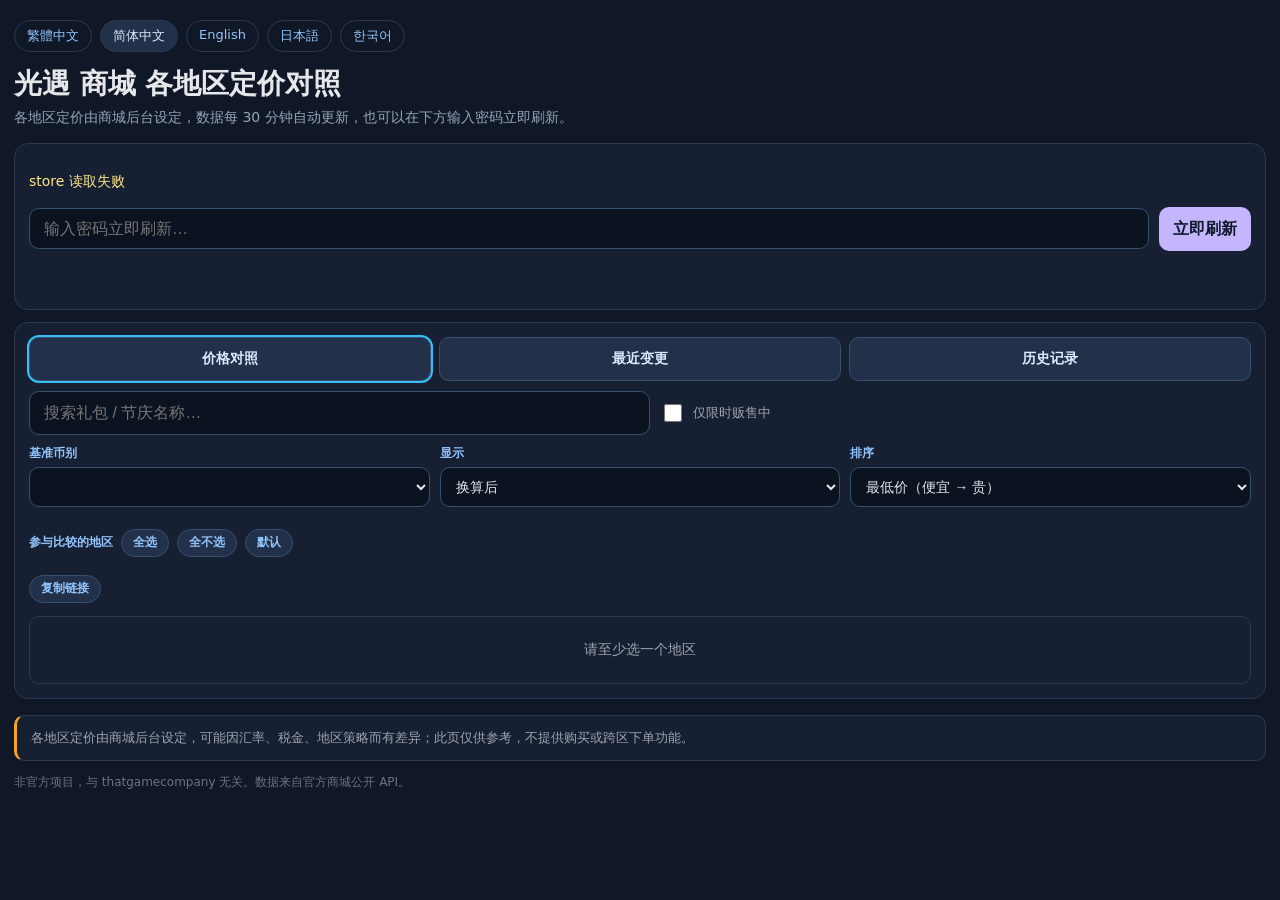
==== cn/index.html @ 84fa3da1 "initial commit" ====
<!doctype html>
<html lang="zh-Hans">
<head>
  <meta charset="utf-8">
  <meta name="viewport" content="width=device-width, initial-scale=1, viewport-fit=cover">
  <meta name="theme-color" content="#101827">
  <title>光遇 商城 各地区定价对照</title>
  <meta name="description" content="Sky 光遇商城 37 个地区定价比较，支持汇率换算、每烛单价、价格走势与变更历史。非官方。">
  <link rel="icon" href="../favicon.svg" type="image/svg+xml">
  <script>window.APP_LANG = "cn";</script>
  <link rel="stylesheet" href="../assets/style.css">
</head>
<body>
<main>
  <nav class="lang-switch">
    <a href="../tw/">繁體中文</a>
    <a href="../cn/" class="current">简体中文</a>
    <a href="../en/">English</a>
    <a href="../ja/">日本語</a>
    <a href="../ko/">한국어</a>
  </nav>

  <h1 id="pageTitle"></h1>
  <div class="hint" id="hint"></div>

  <section class="card">
    <p id="fetchMeta" class="meta"></p>
    <p id="msg"></p>
    <div class="row refresh-row">
      <input type="password" id="refreshPassword" class="field-grow" autocomplete="off">
      <button type="button" id="refreshBtn" class="secondary"></button>
    </div>
    <p id="refreshStatus" class="meta"></p>
  </section>

  <section class="card">
    <div class="row tab-bar">
      <button id="tabPrice" class="active-tab" type="button"></button>
      <button id="tabDiff" type="button"></button>
      <button id="tabHistory" type="button"></button>
    </div>

    <div id="priceControls">
      <div class="row toolbar">
        <input id="searchQ" class="field-grow" autocomplete="off">
        <label class="meta chk-only-active">
          <input type="checkbox" id="onlyActive"> <span id="onlyActiveLabel"></span>
        </label>
      </div>

      <div class="control-grid">
        <label class="control-field">
          <span id="baseLabel"></span>
          <select id="baseCurrency"></select>
        </label>
        <label class="control-field">
          <span id="modeLabel"></span>
          <select id="displayMode">
            <option value="converted"></option>
            <option value="original"></option>
          </select>
        </label>
        <label class="control-field">
          <span id="sortLabel"></span>
          <select id="sortMode">
            <option value="cheapest"></option>
            <option value="priciest"></option>
            <option value="spread"></option>
            <option value="unit"></option>
            <option value="name"></option>
            <option value="group"></option>
          </select>
        </label>
      </div>

      <div id="groupChips" class="row chip-row"></div>

      <div class="region-head">
        <span id="regionsLabel"></span>
        <button type="button" id="regionAll" class="mini-btn"></button>
        <button type="button" id="regionNone" class="mini-btn"></button>
        <button type="button" id="regionDefault" class="mini-btn"></button>
      </div>
      <div id="regionChips" class="row chip-row"></div>

      <div class="row share-row">
        <button type="button" id="copyLinkBtn" class="mini-btn"></button>
      </div>
    </div>

    <p id="dataMeta" class="meta"></p>

    <div id="panelPrice">
      <div class="table-wrap" id="priceTableWrap"></div>
    </div>

    <div id="panelDiff" class="hidden">
      <div id="diffMeta" class="meta" style="margin-bottom:12px"></div>
      <div class="diff-grid">
        <div class="diff-block"><h3 id="diffAddedH"></h3><ul id="diffAdded" class="diff-list"></ul></div>
        <div class="diff-block"><h3 id="diffRemovedH"></h3><ul id="diffRemoved" class="diff-list"></ul></div>
        <div class="diff-block"><h3 id="diffChangedH"></h3><ul id="diffChanged" class="diff-list"></ul></div>
      </div>
    </div>

    <div id="panelHistory" class="hidden">
      <div id="historyWrap"></div>
    </div>
  </section>

  <p class="disclaimer" id="disclaimer"></p>
  <p class="site-footer" id="siteFooter"></p>
</main>

<div id="chartModal" class="chart-modal hidden" aria-hidden="true">
  <div class="chart-modal-panel">
    <div class="chart-modal-head">
      <h2 id="chartTitle"></h2>
      <select id="chartMode" class="chart-mode-select">
        <option value="converted"></option>
        <option value="local"></option>
      </select>
      <button type="button" id="chartClose" class="secondary"></button>
    </div>
    <div id="chartBody"></div>
  </div>
</div>

<script src="../assets/app.js"></script>
</body>
</html>
---- assets/style.css ----
/* Sky 商城定價對照 — 單一樣式表，無外部相依。 */

*, *::before, *::after { box-sizing: border-box; }

body {
  margin: 0;
  font-family: system-ui, -apple-system, "PingFang TC", "Microsoft JhengHei",
               "Noto Sans JP", "Noto Sans KR", sans-serif;
  background: #101827;
  color: #e5e7eb;
  padding: env(safe-area-inset-top) env(safe-area-inset-right) env(safe-area-inset-bottom) env(safe-area-inset-left);
}

main { max-width: 1360px; margin: 0 auto; padding: 20px 14px 40px; }
h1 { margin: 0 0 6px; font-size: clamp(21px, 5vw, 28px); line-height: 1.25; }
.hint { color: #93a4b8; margin-bottom: 14px; font-size: 14px; line-height: 1.55; }

.card { background: #172033; border: 1px solid #2a3852; border-radius: 14px; padding: 14px; margin: 12px 0; }
.row { display: flex; gap: 10px; flex-wrap: wrap; align-items: center; }
.field-grow { flex: 1 1 140px; min-width: 0; }

button, input[type="text"], input[type="password"], input:not([type]) {
  border-radius: 10px; border: 1px solid #36506f; background: #0b1220; color: #e5e7eb;
  padding: 10px 14px; font-size: 16px; line-height: 1.2;
}
button { cursor: pointer; background: #93c5fd; color: #0f172a; font-weight: 700; border: 0; min-height: 44px; }
button.secondary { background: #c4b5fd; }
button:disabled { opacity: .45; cursor: not-allowed; }

.tab-bar { display: grid; grid-template-columns: repeat(3, minmax(0, 1fr)); gap: 8px; margin-bottom: 4px; }
.tab-bar button { background: #22304a; color: #dbeafe; border: 1px solid #36506f; padding: 10px 8px; font-size: 14px; }
.tab-bar button.active-tab { outline: 2px solid #38bdf8; }
.toolbar { margin-top: 10px; align-items: stretch; }

.chk-only-active { display: flex; align-items: center; gap: 8px; flex: 1 1 auto; min-height: 44px; user-select: none; }
.chk-only-active input { width: 18px; height: 18px; flex: none; padding: 0; }

.chip-row { margin-top: 8px; gap: 8px; }
.chip {
  background: #0f172a; color: #93c4fd; border: 1px solid #36506f; border-radius: 999px;
  padding: 7px 13px; font-size: 13px; font-weight: 600; min-height: 34px;
}
.chip.active-chip { background: #38bdf8; color: #0f172a; border-color: #38bdf8; }
.chip-cur { opacity: .6; font-weight: 500; font-size: 11px; }

.refresh-row { margin-top: 10px; }
.share-row { margin-top: 10px; }
#refreshStatus { min-height: 18px; }
#msg { min-height: 22px; color: #fde68a; margin-top: 8px; font-size: 14px; line-height: 1.45; }
.meta { color: #9ca3af; font-size: 13px; line-height: 1.5; word-break: break-word; }
.hidden { display: none !important; }

.lang-switch { display: flex; gap: 8px; margin-bottom: 14px; flex-wrap: wrap; }
.lang-switch a {
  color: #93c4fd; text-decoration: none; font-size: 13px; padding: 6px 12px;
  border: 1px solid #2a3852; border-radius: 999px;
}
.lang-switch a.current { background: #22304a; color: #dbeafe; }

/* ---------------------------------------------------------------- 控制列 */

.control-grid { display: grid; grid-template-columns: repeat(auto-fit, minmax(160px, 1fr)); gap: 10px; margin-top: 10px; }
.control-field { display: flex; flex-direction: column; gap: 5px; min-width: 0; }
.control-field > span { color: #93c4fd; font-size: 12px; font-weight: 600; }
.control-field select {
  border-radius: 10px; border: 1px solid #36506f; background: #0b1220; color: #e5e7eb;
  padding: 9px 11px; font-size: 14px; min-height: 40px; width: 100%;
}
.control-field select:disabled { opacity: .45; }

.region-head { display: flex; align-items: center; gap: 8px; flex-wrap: wrap; margin-top: 14px; margin-bottom: 2px; }
.region-head > span { color: #93c4fd; font-size: 12px; font-weight: 600; }
.mini-btn {
  background: #22304a; color: #93c5fd; border: 1px solid #36506f;
  padding: 4px 11px; font-size: 12px; min-height: 28px; border-radius: 999px; font-weight: 600;
}

/* ---------------------------------------------------------------- 表格 */

.table-wrap {
  max-height: min(70vh, 760px); overflow: auto; margin-top: 12px;
  border: 1px solid #2a3852; border-radius: 10px; -webkit-overflow-scrolling: touch;
}
table { width: 100%; border-collapse: collapse; font-size: 13px; }
th, td { border-bottom: 1px solid #24324a; padding: 10px 12px; text-align: left; vertical-align: top; }
th { color: #93c4fd; position: sticky; top: 0; background: #172033; z-index: 1; white-space: nowrap; font-weight: 600; }
td.name-cell { word-break: break-word; min-width: 120px; }

.price-table th.col-item { min-width: 230px; }
.price-table td { vertical-align: middle; }

.item-line { display: flex; align-items: center; gap: 10px; min-width: 0; }
.item-img { width: 38px; height: 38px; flex: none; object-fit: contain; background: #0b1220; border-radius: 8px; }
.item-text { min-width: 0; }
.item-name { font-weight: 600; color: #e5e7eb; word-break: break-word; line-height: 1.35; }
.item-sub { display: flex; flex-wrap: wrap; gap: 5px 9px; align-items: baseline; color: #8b95ad; font-size: 11.5px; margin-top: 3px; }

.item-link {
  background: none; border: 0; padding: 0; margin: 0; min-height: 0;
  color: #e5e7eb; font: inherit; font-weight: 600; text-align: left; cursor: pointer;
  text-decoration: underline; text-decoration-color: #36506f; text-underline-offset: 3px;
}
.item-link:hover { color: #93c5fd; text-decoration-color: #93c5fd; }

.countdown { color: #fcd34d; font-variant-numeric: tabular-nums; white-space: nowrap; background: rgba(245,166,35,.12); border-radius: 6px; padding: 1px 6px; }
.life-tag { color: #c4b5fd; background: rgba(196,181,253,.12); border-radius: 6px; padding: 1px 6px; white-space: nowrap; }

.badge { color: #cbd5e1; background: #0b1220; border: 1px solid #2a3852; border-radius: 6px; padding: 1px 6px; white-space: nowrap; font-size: 11px; }
.badge-label  { color: #7dd3fc; border-color: #0369a1; background: rgba(3,105,161,.15); }
.badge-free   { color: #86efac; border-color: #14532d; background: rgba(20,83,45,.25); }
.badge-warn   { color: #fca5a5; border-color: #7f1d1d; background: rgba(127,29,29,.22); }
.badge-switch { color: #fdba74; border-color: #7c2d12; background: rgba(124,45,18,.22); cursor: help; }

.price-cell { font-variant-numeric: tabular-nums; white-space: nowrap; }
.price-main { color: #e5e7eb; }
.price-sub { color: #8b95ad; font-size: 11px; margin-top: 2px; }
.price-cell.dash { color: #6b7280; }

.price-cell.cheapest { background: rgba(20,83,45,.35); }
.price-cell.cheapest .price-main { color: #86efac; font-weight: 700; }
.price-cell.priciest { background: rgba(127,29,29,.28); }
.price-cell.priciest .price-main { color: #fca5a5; font-weight: 600; }
/* 買不到的地區：價格照顯示但壓暗，也不參與最低／最高標記 */
.price-cell.blocked { opacity: .42; }
.price-cell.blocked .price-main { text-decoration: line-through; }

.price-cell.summary { color: #93c4fd; }
.price-cell.spread { font-weight: 700; }
.price-cell.unit .price-main { color: #fcd34d; font-weight: 700; }
.price-cell.unit .price-sub { color: #8b95ad; }
/* 每燭是摘要欄不是地區欄，畫條線跟右邊的各地區價格切開 */
.price-table th.unit-col, .price-table td.price-cell.unit { border-right: 1px solid #36506f; }

.empty-table { padding: 24px 16px; text-align: center; color: #9ca3af; font-size: 14px; }

/* ---------------------------------------------------------------- 變更 / 歷史 */

.diff-grid { display: grid; grid-template-columns: repeat(auto-fit, minmax(260px, 1fr)); gap: 12px; }
.diff-block { background: #0f172a; border: 1px solid #2a3852; border-radius: 12px; padding: 12px; min-width: 0; }
.diff-block h3 { margin: 0 0 10px; font-size: 15px; color: #93c4fd; }
.diff-list { margin: 0; padding-left: 0; list-style: none; max-height: min(46vh, 400px); overflow: auto; -webkit-overflow-scrolling: touch; }
.diff-list li { margin: 0 0 8px; padding: 8px 10px; background: #172033; border-radius: 8px; word-break: break-word; font-size: 13px; }
.diff-list li.empty { padding: 0; background: none; color: #9ca3af; }

.diff-line { display: flex; align-items: center; gap: 9px; min-width: 0; }
.diff-img { width: 30px; height: 30px; flex: none; object-fit: contain; background: #0b1220; border-radius: 6px; }
.diff-text { min-width: 0; }
.diff-name { font-weight: 600; color: #e5e7eb; }
.diff-suffix { color: #8b95ad; font-weight: 400; font-size: 12px; }
.diff-time { color: #9ca3af; font-size: 12px; margin-top: 2px; }
.diff-changes { display: flex; flex-direction: column; gap: 3px; margin-top: 6px; }
.chg { font-size: 12px; color: #cbd5e1; font-variant-numeric: tabular-nums; background: #0b1220; border-radius: 6px; padding: 3px 7px; }
.chg.up { color: #fca5a5; }
.chg.down { color: #86efac; }

.history-item { background: #0f172a; border: 1px solid #2a3852; border-radius: 12px; padding: 10px 12px; margin-bottom: 10px; }
.history-item > summary { cursor: pointer; display: flex; gap: 10px; align-items: baseline; flex-wrap: wrap; list-style: none; }
.history-item > summary::-webkit-details-marker { display: none; }
.history-item > summary::before { content: "\25B8"; color: #93c4fd; flex: none; }
.history-item[open] > summary::before { content: "\25BE"; }
.history-time { color: #e5e7eb; font-weight: 600; font-size: 13px; font-variant-numeric: tabular-nums; }
.history-sum { color: #8b95ad; font-size: 12px; }
.history-body { display: grid; grid-template-columns: repeat(auto-fit, minmax(240px, 1fr)); gap: 10px; margin-top: 12px; }

/* ---------------------------------------------------------------- 商品明細 */

.chart-modal {
  position: fixed; inset: 0; background: rgba(2,6,23,.92); z-index: 1000;
  display: flex; align-items: center; justify-content: center;
  padding: max(12px, env(safe-area-inset-top)) max(12px, env(safe-area-inset-right))
           max(12px, env(safe-area-inset-bottom)) max(12px, env(safe-area-inset-left));
}
.chart-modal.hidden { display: none; }
.chart-modal-panel {
  width: min(880px, 100%); max-height: 100%; overflow: auto;
  background: #172033; border: 1px solid #2a3852; border-radius: 14px;
  padding: 14px; box-shadow: 0 20px 50px rgba(0,0,0,.45);
}
.chart-modal-head { display: flex; align-items: flex-start; justify-content: space-between; gap: 10px; margin-bottom: 12px; flex-wrap: wrap; }
.chart-modal-head h2 { margin: 0; font-size: clamp(15px, 4vw, 18px); color: #e5e7eb; word-break: break-word; flex: 1 1 160px; }
.chart-mode-select {
  padding: 6px 10px; border-radius: 8px; background: #22304a; color: #dbeafe;
  border: 1px solid #36506f; font-size: 13px; min-height: 36px; cursor: pointer;
}

.detail-head { margin-bottom: 14px; }
.item-preview { display: block; width: 100%; max-height: 240px; object-fit: contain; background: #0b1220; border: 1px solid #2a3852; border-radius: 10px; }
.item-preview-static { max-height: 120px; padding: 10px; }
/* API 的說明裡有 \n，要保留換行 */
.item-desc { margin: 10px 0 0; color: #cbd5e1; font-size: 13px; line-height: 1.65; white-space: pre-line; }
.detail-badges { margin-top: 8px; }

/* ---------------------------------------------------------------- 走勢圖 */

.price-chart { width: 100%; height: auto; display: block; }
.price-chart .grid { stroke: #24324a; stroke-width: 1; }
.price-chart .axis { fill: #8b95ad; font-size: 10px; font-family: inherit; }
.price-chart .line { fill: none; stroke-width: 2; stroke-linejoin: round; stroke-linecap: round; }

.chart-legend { display: flex; flex-wrap: wrap; gap: 6px 14px; margin-top: 8px; }
.legend-item { display: inline-flex; align-items: center; gap: 6px; font-size: 12px; color: #cbd5e1; }
.legend-item i { width: 11px; height: 3px; border-radius: 2px; display: inline-block; }

/* 資料點清單：SVG 的 hover tooltip 手機看不到，所以另外列一份 */
.point-details { margin-top: 14px; }
.point-details > summary { cursor: pointer; color: #93c4fd; font-size: 13px; font-weight: 600; padding: 6px 0; }
.pt-grid { display: grid; grid-template-columns: repeat(auto-fit, minmax(230px, 1fr)); gap: 12px; margin-top: 8px; }
.pt-block { background: #0f172a; border: 1px solid #2a3852; border-radius: 10px; padding: 10px; min-width: 0; }
.pt-block h4 { margin: 0 0 8px; font-size: 13px; color: #cbd5e1; display: flex; align-items: center; gap: 7px; }
.pt-block h4 i { width: 11px; height: 3px; border-radius: 2px; display: inline-block; flex: none; }
.pt-table { font-size: 12px; }
.pt-table th, .pt-table td { padding: 5px 6px; border-bottom: 1px solid #1e293b; }
.pt-table th { position: static; background: none; font-size: 11px; }
.pt-table td.num { text-align: right; font-variant-numeric: tabular-nums; white-space: nowrap; }
.pt-date { color: #8b95ad; font-variant-numeric: tabular-nums; }

.split-head { margin: 18px 0 8px; font-size: 14px; color: #93c4fd; }
.split-wrap { max-height: none; margin-top: 0; }
.split-table { font-size: 12.5px; }
.split-table th { font-size: 11.5px; }
.split-table td { vertical-align: top; }
.split-table td.num { text-align: right; font-variant-numeric: tabular-nums; white-space: nowrap; }
.split-table td.num.strong { font-weight: 700; }
.split-table td.up { color: #fca5a5; }
.split-table td.down { color: #86efac; }
.split-period, .split-sub { color: #8b95ad; font-size: 11px; margin-top: 2px; font-weight: 400; }
.chart-hint { margin-top: 10px; }

/* ---------------------------------------------------------------- 頁尾 */

.disclaimer {
  margin: 16px 0 0; padding: 12px 14px;
  background: #172033; border: 1px solid #2a3852; border-left: 3px solid #f5a623;
  border-radius: 10px; color: #9ca3af; font-size: 12.5px; line-height: 1.65;
}
.site-footer { margin-top: 12px; color: #6b7280; font-size: 12px; line-height: 1.6; }

/* ---------------------------------------------------------------- 手機 */

@media (max-width: 720px) {
  main { padding: 14px 10px 32px; }
  .card { padding: 12px; border-radius: 12px; }
  .control-grid { grid-template-columns: 1fr 1fr; }
  .toolbar { flex-direction: row; flex-wrap: nowrap; align-items: center; gap: 8px; margin-top: 8px; }
  .toolbar #searchQ { flex: 1 1 auto; min-width: 0; padding: 7px 11px; font-size: 15px; min-height: 36px; }
  .chk-only-active { flex: 0 0 auto; min-height: 36px; font-size: 12px; gap: 6px; white-space: nowrap; }

  .table-wrap { max-height: none; border: 0; border-radius: 0; margin-top: 8px; overflow: visible; }
  table.responsive-table { display: block; }
  table.responsive-table thead { display: none; }
  table.responsive-table tbody { display: block; }
  table.responsive-table tr { display: block; background: #0f172a; border: 1px solid #2a3852; border-radius: 12px; padding: 4px 0; margin-bottom: 10px; }
  table.responsive-table tr:last-child { margin-bottom: 0; }
  table.responsive-table td {
    display: flex; align-items: center; justify-content: space-between;
    gap: 12px; padding: 8px 12px; border-bottom: 1px solid #1e293b; font-size: 14px;
  }
  table.responsive-table td:last-child { border-bottom: 0; }
  table.responsive-table td::before { content: attr(data-label); color: #93c4fd; font-weight: 600; font-size: 12px; flex: 0 0 auto; }
  table.responsive-table td.name-cell { padding: 10px 12px 8px; }
  table.responsive-table td.name-cell::before { display: none; }
  table.responsive-table td.price-cell > div { text-align: right; }
  .price-table td.price-cell.unit { border-right: 0; border-bottom: 1px solid #36506f; }

  .item-img { width: 34px; height: 34px; }
  .diff-grid, .history-body, .pt-grid { grid-template-columns: 1fr; }
  .chart-modal-panel { border-radius: 14px; max-height: 94vh; padding: 12px; }
  .chart-modal-head h2 { flex: 1 1 100%; }
  .split-table { font-size: 11.5px; }
  .split-table th, .split-table td { padding: 7px 6px; }
}
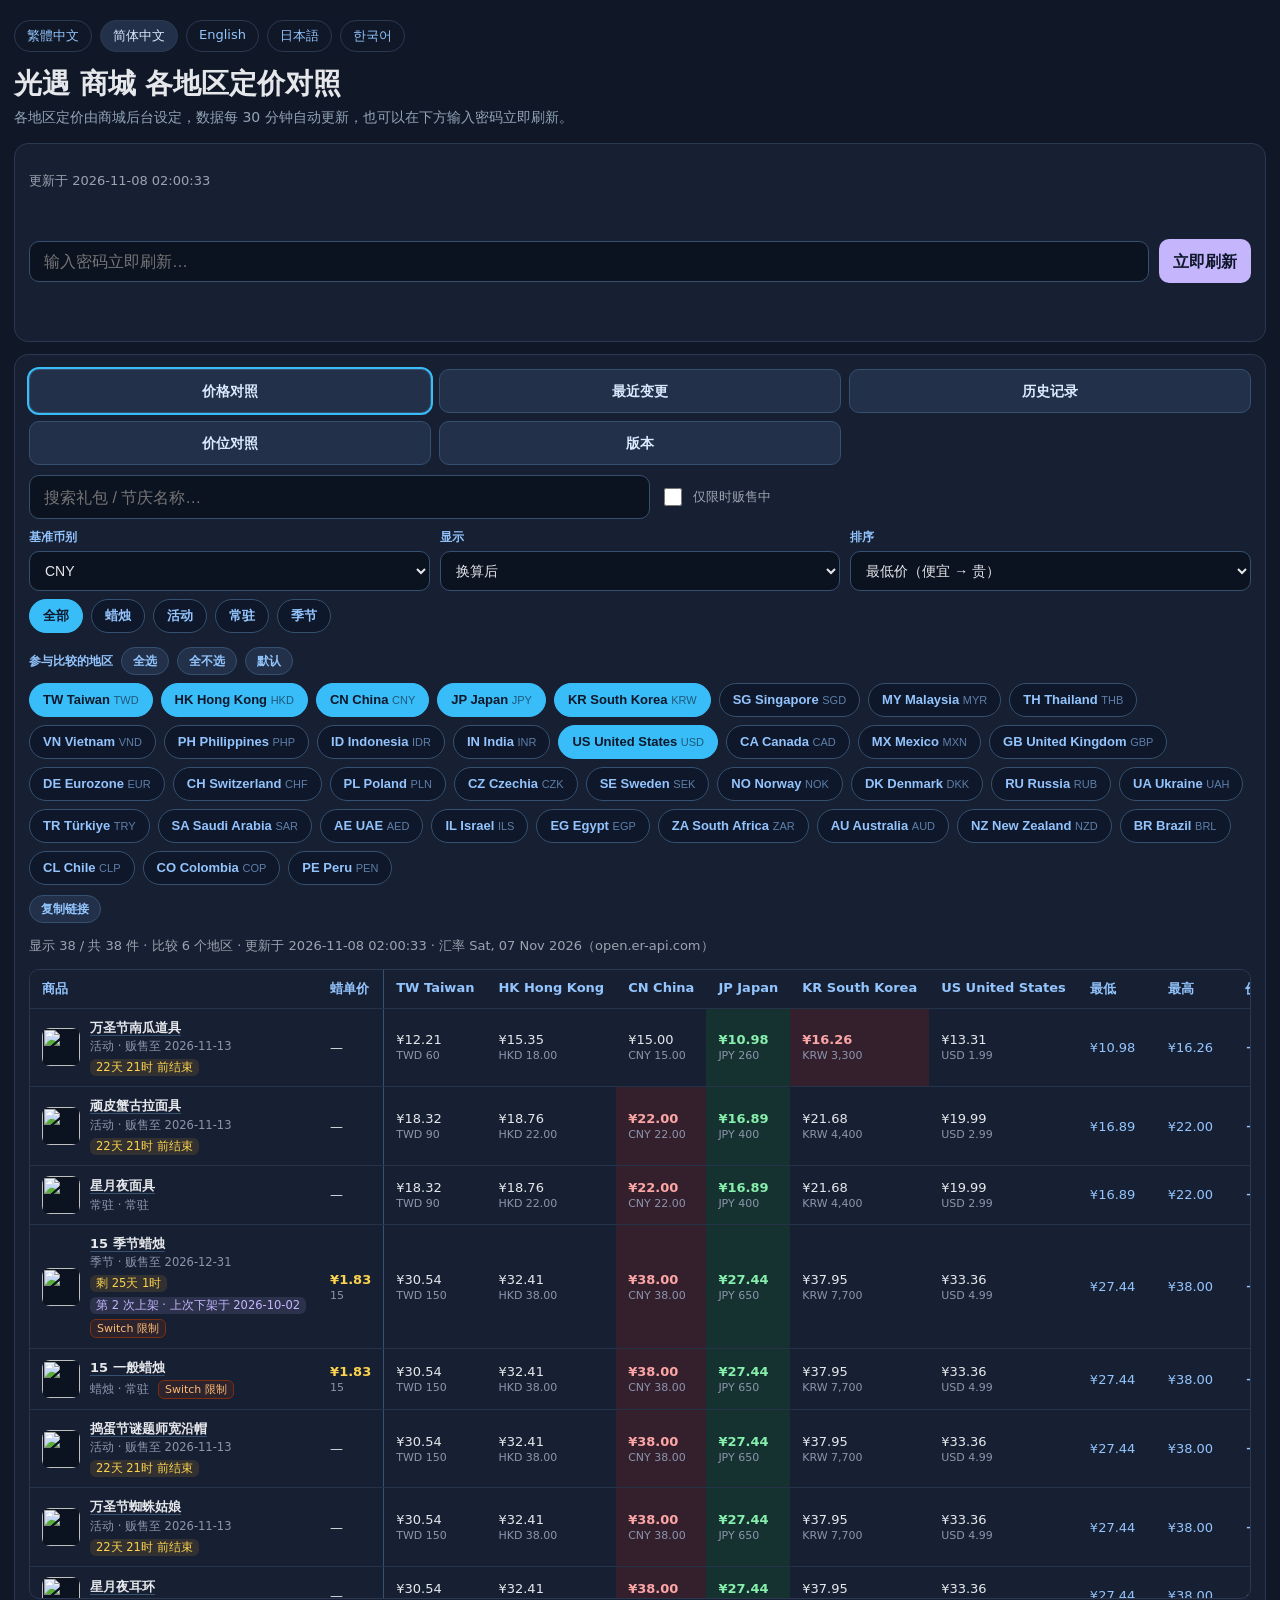
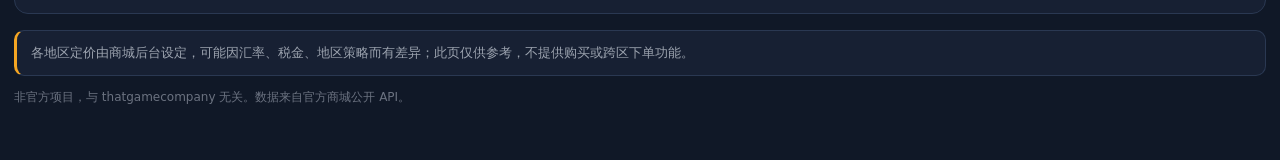
==== commit a5d8f1e7: "v1.5: add price-tier comparison tab, version tab, and tools/tier_history.py" ====
--- a/cn/index.html
+++ b/cn/index.html
@@ -38,10 +38,12 @@
       <button id="tabPrice" class="active-tab" type="button"></button>
       <button id="tabDiff" type="button"></button>
       <button id="tabHistory" type="button"></button>
+      <button id="tabTier" type="button"></button>
+      <button id="tabVersion" type="button"></button>
     </div>
 
     <div id="priceControls">
-      <div class="row toolbar">
+      <div class="row toolbar price-only">
         <input id="searchQ" class="field-grow" autocomplete="off">
         <label class="meta chk-only-active">
           <input type="checkbox" id="onlyActive"> <span id="onlyActiveLabel"></span>
@@ -53,14 +55,14 @@
           <span id="baseLabel"></span>
           <select id="baseCurrency"></select>
         </label>
-        <label class="control-field">
+        <label class="control-field price-only">
           <span id="modeLabel"></span>
           <select id="displayMode">
             <option value="converted"></option>
             <option value="original"></option>
           </select>
         </label>
-        <label class="control-field">
+        <label class="control-field price-only">
           <span id="sortLabel"></span>
           <select id="sortMode">
             <option value="cheapest"></option>
@@ -73,7 +75,7 @@
         </label>
       </div>
 
-      <div id="groupChips" class="row chip-row"></div>
+      <div id="groupChips" class="row chip-row price-only"></div>
 
       <div class="region-head">
         <span id="regionsLabel"></span>
@@ -106,6 +108,28 @@
     <div id="panelHistory" class="hidden">
       <div id="historyWrap"></div>
     </div>
+
+    <div id="panelTier" class="hidden">
+      <div class="control-grid tier-controls">
+        <label class="control-field">
+          <span id="tierALabel"></span>
+          <select id="tierA"></select>
+        </label>
+        <label class="control-field">
+          <span id="tierBLabel"></span>
+          <select id="tierB"></select>
+        </label>
+        <label class="meta chk-only-active">
+          <input type="checkbox" id="tierFx"> <span id="tierFxLabel"></span>
+        </label>
+      </div>
+      <p id="tierNote" class="meta tier-note"></p>
+      <div class="table-wrap" id="tierTableWrap"></div>
+    </div>
+
+    <div id="panelVersion" class="hidden">
+      <div id="versionWrap"></div>
+    </div>
   </section>
 
   <p class="disclaimer" id="disclaimer"></p>
--- a/assets/style.css
+++ b/assets/style.css
@@ -269,3 +269,23 @@
   .split-table { font-size: 11.5px; }
   .split-table th, .split-table td { padding: 7px 6px; }
 }
+
+/* ---------------------------------------------------------------- 價位對照 / 版本 */
+
+/* 價位對照只沿用基準幣與地區勾選 */
+#priceControls.tier-mode .price-only { display: none !important; }
+.tier-controls { align-items: end; }
+.tier-note { margin-top: 8px; }
+.tier-table td { vertical-align: middle; }
+.tier-table td.tier-name { font-weight: 700; color: #e5e7eb; white-space: nowrap; font-variant-numeric: tabular-nums; }
+.tier-table .th-cur { color: #8b95ad; font-size: 11px; font-weight: 400; }
+.tier-tag { display: inline-block; font-size: 11.5px; border-radius: 6px; padding: 1px 7px; white-space: nowrap; border: 1px solid #2a3852; }
+.tier-tag.tag-tbd  { color: #fcd34d; background: rgba(245,166,35,.10); border-color: #78530f; }
+.tier-tag.tag-none { color: #9ca3af; background: #0b1220; }
+.price-cell.tier-chg.up   { background: rgba(127,29,29,.28); }
+.price-cell.tier-chg.up .price-main   { color: #fca5a5; font-weight: 700; }
+.price-cell.tier-chg.down { background: rgba(20,83,45,.35); }
+.price-cell.tier-chg.down .price-main { color: #86efac; font-weight: 700; }
+.price-cell.tier-chg.mixed { background: rgba(245,166,35,.12); }
+.price-cell.tier-chg.mixed .price-main { color: #fcd34d; font-weight: 700; }
+.version-list { margin: 0; padding-left: 20px; color: #cbd5e1; font-size: 13px; line-height: 1.7; grid-column: 1 / -1; }
